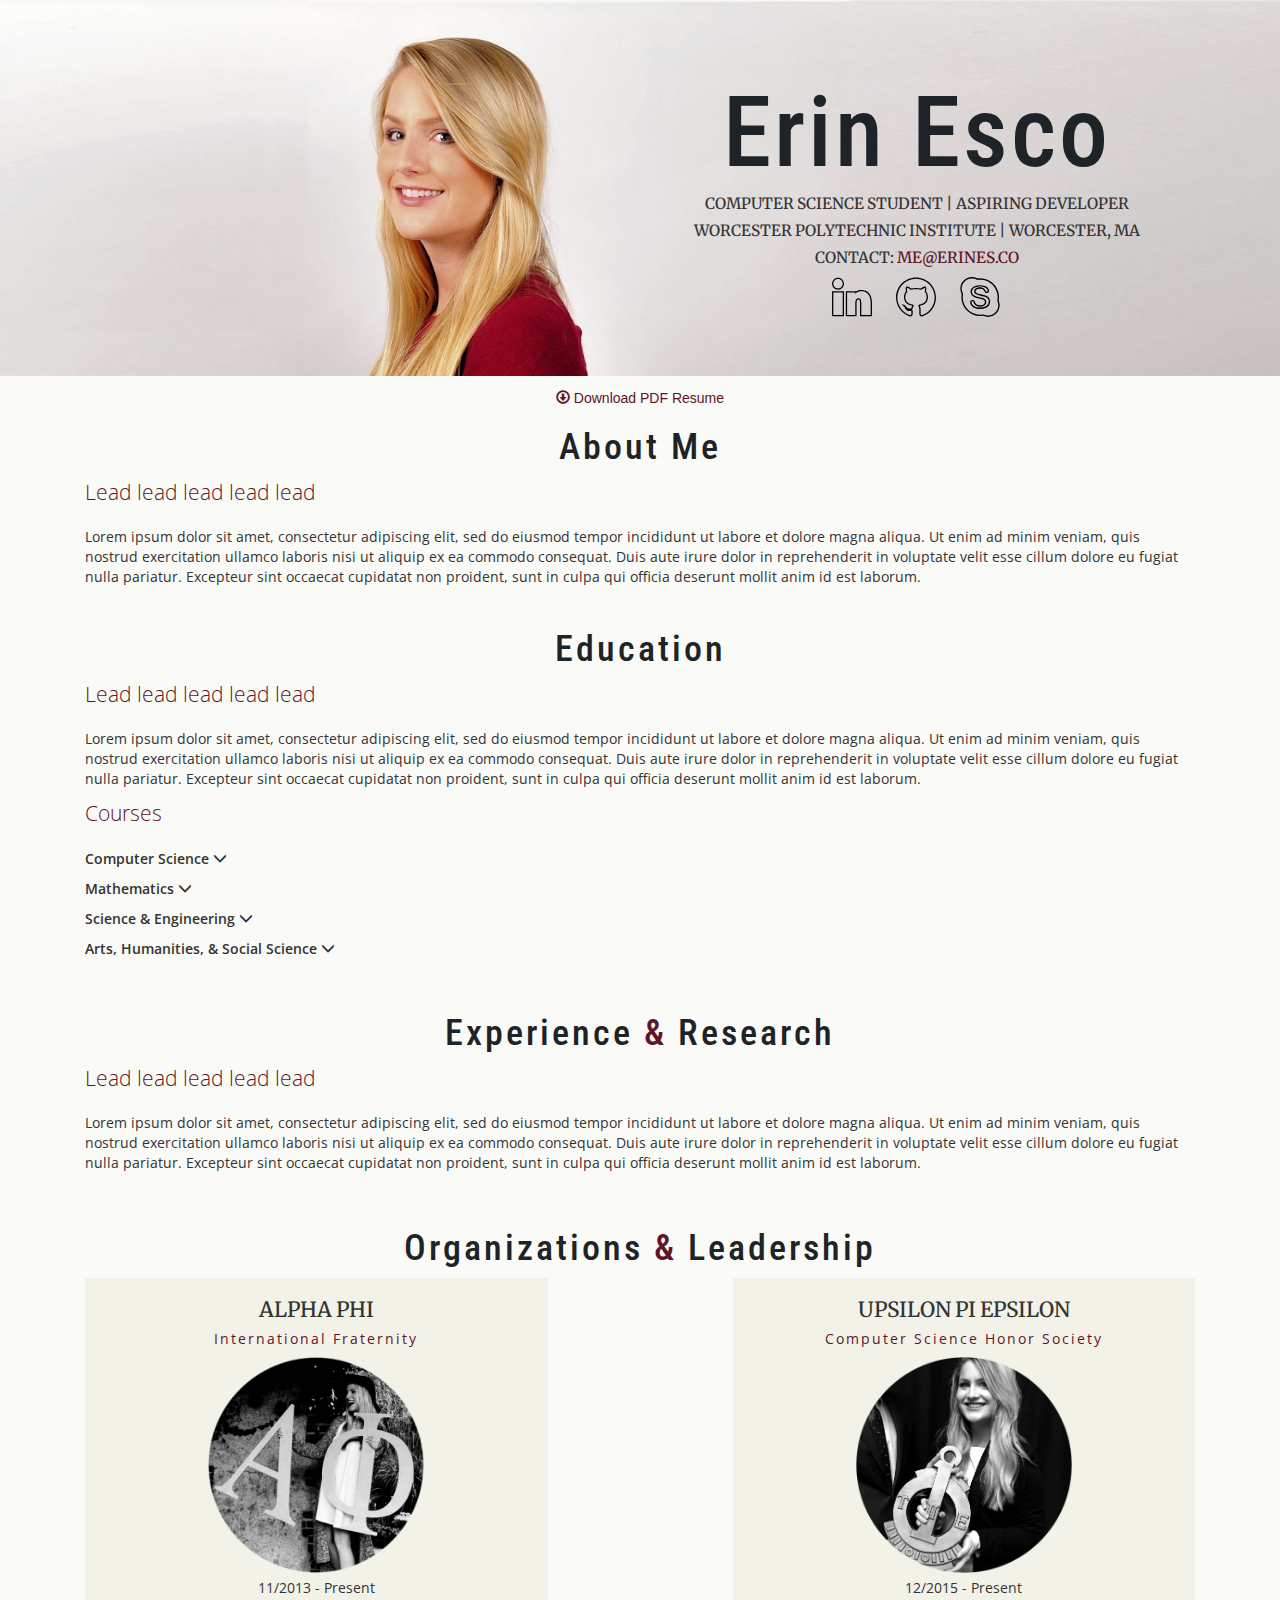
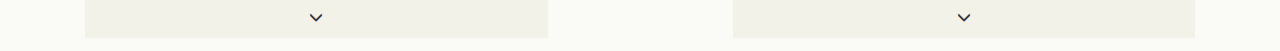
==== index.html @ e5fce7a4 "orgs" ====
<!DOCTYPE html><html lang="en"><head>  <meta charset="utf-8">  <meta http-equiv="X-UA-Compatible" content="IE=edge">  <meta name="viewport" content="width=device-width, initial-scale=1">  <link rel="shortcut icon" href="favicon.ico" >  <!-- The above 3 meta tags *must* come first in the head; any other head content must come *after* these tags -->  <title>Erin Esco</title>  <!-- Bootstrap -->  <link href="css/bootstrap.min.css" rel="stylesheet">  <link href="css/main.css" rel="stylesheet">  <!-- Fonts -->  <link href='https://fonts.googleapis.com/css?family=Roboto+Condensed:300' rel='stylesheet' type='text/css'>  <link href='https://fonts.googleapis.com/css?family=Merriweather' rel='stylesheet' type='text/css'>  <link href='https://fonts.googleapis.com/css?family=Open+Sans:400,600' rel='stylesheet' type='text/css'>  <!--[if lt IE 9]>    <script src="https://oss.maxcdn.com/html5shiv/3.7.2/html5shiv.min.js"></script>    <script src="https://oss.maxcdn.com/respond/1.4.2/respond.min.js"></script>    <![endif]-->  </head>  <body>    <!-- Browser -->    <header class="imgheader">      <div class="container">        <div class="row">          <div class = "bannertxt col-md-offset-5 col-md-7 col-sm-offset-7 col-sm-5 col-xs-offset-7 col-xs-5">            <h1> Erin Esco </h1>            <h2> Computer Science Student  |  Aspiring Developer</h2>            <h2> Worcester Polytechnic Institute  |  Worcester, MA </h2>            <h2> Contact: <a class = "maroontxt" href="mailto:me@erines.co" target="_top">me@erines.co</a> </h2>            <div class="socialrow">              <span > <a href="https://www.linkedin.com/in/erin-esco-6ba09594"><img class = "socialicon" src="photos/linkedin_icon.svg" alt="Linkedin"/></a> <a href="https://github.com/epesco"><img class = "socialicon" src="photos/github_icon.svg" alt="Github"/></a> <a href="skype:erin.esco?chat"><img class = "socialicon" src="photos/skype_icon.svg" alt="Skype"/></a> </span>            </div>          </div>        </div>      </header>      <!-- Mobile-->      <img id="mobileprofileimg" src="photos/mobileprofile.png" alt="Profile photo">      <div id = "mobilebanner" class="bannertxt">        <h1> Erin Esco </h1>        <div class="socialrow">          <span > <a href="https://www.linkedin.com/in/erin-esco-6ba09594"><img class = "socialicon" src="photos/linkedin_icon.svg" alt="Linkedin"/></a> <a href="https://github.com/epesco"><img class = "socialicon" src="photos/github_icon.svg" alt="Github"/></a> <a href="skype:erin.esco?chat"><img class = "socialicon" src="photos/skype_icon.svg" alt="Skype"/></a> </span>        </div>        <hr/>      </div>      <div id="resume" class = "maroontxt">        <a href="ErinEscoResume.pdf"><span class="glyphicon glyphicon-download"></span> Download PDF Resume</a>      </div>      <!-- About -->      <div id = "about">        <div class="container">          <div id="row clearfix">            <div class="col-md-12">              <h1> About Me </h1>              <p class = "lead maroontxt"> Lead lead lead lead lead </p>              <p> Lorem ipsum dolor sit amet, consectetur adipiscing elit, sed do eiusmod tempor incididunt ut labore et dolore magna aliqua. Ut enim ad minim veniam, quis nostrud exercitation ullamco laboris nisi ut aliquip ex ea commodo consequat. Duis aute irure dolor in reprehenderit in voluptate velit esse cillum dolore eu fugiat nulla pariatur. Excepteur sint occaecat cupidatat non proident, sunt in culpa qui officia deserunt mollit anim id est laborum.</p>            </div>          </div>        </div>      </div>      <!-- Education -->      <div id = "education">        <div class="container">          <div id="row clearfix">            <div class="col-md-12">              <h1> Education </h1>              <p class = "lead maroontxt"> Lead lead lead lead lead </p>              <p> Lorem ipsum dolor sit amet, consectetur adipiscing elit, sed do eiusmod tempor incididunt ut labore et dolore magna aliqua. Ut enim ad minim veniam, quis nostrud exercitation ullamco laboris nisi ut aliquip ex ea commodo consequat. Duis aute irure dolor in reprehenderit in voluptate velit esse cillum dolore eu fugiat nulla pariatur. Excepteur sint occaecat cupidatat non proident, sunt in culpa qui officia deserunt mollit anim id est laborum.</p>              <p class="lead maroontxt"> Courses </p>              <p id = "showcs" class="ulheader"> Computer Science <span class="glyphicon glyphicon-menu-down"></span></p>              <ul id="cscourses">                <li> <span class="course"> CS110X</span> | Intro to Programming for Non-Majors </li>                <li> <span class="course"> CS2022</span> | Discrete Mathematics </li>                <li> <span class="course"> CS2102</span> | Object Oriented Design Concepts </li>                <li> <span class="course"> CS2301</span> | Systems Programming for Non-Majors </li>                <li> <span class="course"> CS3XXX</span> | Reproducible Research in Computational Science </li>                <li> <span class="course"> CS3013</span> | Operating Systems </li>                <li> <span class="course"> CS3431</span> | Database Systems I </li>                <li> <span class="course"> CS3733</span> | Software Engineering </li>                <li> <span class="course"> CS4241</span> | Webware: Computational Technology for Network Information Systems </li>              </ul>              <p id = "showmath" class="ulheader"> Mathematics <span class="glyphicon glyphicon-menu-down"></span></p>              <ul id="mathcourses">                <li> <span class="course"> MA1021</span> | Calculus I * </li>                <li> <span class="course"> MA1022</span> | Calculus II * </li>                <li> <span class="course"> MA1023</span> | Calculus III  </li>                <li> <span class="course"> MA1024</span> | Calculus IV </li>                <li> <span class="course"> MA2051</span> | Ordinary Differential Equations </li>                <li> <span class="course"> MA2621</span> | Probability for Applications </li>              </ul>              <p id = "showsci" class="ulheader"> Science & Engineering <span class="glyphicon glyphicon-menu-down"></span></p>              <ul id="scicourses">                <li> <span class="course"> BB1000</span> | Biology Elective * </li>                <li> <span class="course"> BB1002</span> | Environmental Biology </li>                <li> <span class="course"> BB2920</span> | Genetics </li>                <li> <span class="course"> BME2210</span> | Biomedical Signals, Instruments, & Measurements </li>                <li> <span class="course"> BME2211</span> | Biomedical Data Analysis </li>                <li> <span class="course"> BME2811</span> |  Introduction to Biomaterials & Tissue Engineering </li>                <li> <span class="course"> CH1010</span> | Molecularity * </li>                <li> <span class="course"> CH1010</span> | Forces and Bonding </li>                <li> <span class="course"> PH1110</span> | General Physics: Mechanics </li>                <li> <span class="course"> PH1120</span> | General Physics: Electricity & Magnetism </li>                <li> <span class="course"> ES3001</span> | Introduction to Thermodynamics</li>                <li> <span class="course"> ES3004</span> | Fluid Mechanics</li>                <li> <span class="course"> ECE2010</span> |  Introduction to Electrical & Computer Engineering</li>              </ul>              <p id = "showhum" class="ulheader"> Arts, Humanities, & Social Science <span class="glyphicon glyphicon-menu-down"></span></p>              <ul id="humcourses">                <li> <span class="course"> PSY1400</span> | Introduction to Psychological Science * </li>                <li> <span class="course"> EN1000</span> | English Language & Composition * </li>                <li> <span class="course"> EN1100</span> | English Literature & Composition * </li>                <li> <span class="course"> EN2242</span> | Popular Fiction: Reading in Installments </li>                <li> <span class="course"> PSY1401</span> | Cognitive Psychology </li>                <li> <span class="course"> AR1101</span> | Digital Imaging & Computer Art </li>                <li> <span class="course"> AR2101</span> | 3D Modeling I </li>                <li> <span class="course"> AR2202</span> | Figure Drawing </li>              </ul>            </div>          </div>        </div>      </div>      <!-- Experience & Research -->      <div id = "experience">        <div class="container">          <div id="row clearfix">            <div class="col-md-12">              <h1> Experience <span class="maroontxt">&</span> Research </h1>              <p class = "lead maroontxt"> Lead lead lead lead lead </p>              <p> Lorem ipsum dolor sit amet, consectetur adipiscing elit, sed do eiusmod tempor incididunt ut labore et dolore magna aliqua. Ut enim ad minim veniam, quis nostrud exercitation ullamco laboris nisi ut aliquip ex ea commodo consequat. Duis aute irure dolor in reprehenderit in voluptate velit esse cillum dolore eu fugiat nulla pariatur. Excepteur sint occaecat cupidatat non proident, sunt in culpa qui officia deserunt mollit anim id est laborum.</p>            </div>          </div>        </div>      </div>      <!-- Organizaitons & Leadership -->      <div id = "experience">        <div class="container">          <div id="row clearfix">            <div class="col-md-12">              <h1> Organizations <span class="maroontxt">&</span> Leadership </h1>              <div class="orgs col-md-5 col-xs-12 col-sm-12"> <h2> Alpha Phi </h2>                <h3 class="maroontxt"> International Fraternity </h3>                <img class="orgphoto" src="photos/aphi.png"/>                <p style="text-align: center; margin-top: 5px;"> 11/2013 - Present</p>                <div id="aphiinfo">                  <p><b>President</b> | 01/2016-Present</p>                  <p><b>VP of Membership Recruitment</b> | 01/2015-01/2016</p>                  <p> Attended the Undergraduate Interfraternity Institute.</p>                </div>                <p id="showaphi" style="text-align: center;"> <span class="glyphicon glyphicon-menu-down"></span></p>              </div>              <div class="col-md-2 hidden-xs hidden-sm"></div>              <div style="height: 10px;" class="col-xs-12 hidden-lg hidden-md"></div>              <div class="orgs col-md-5 col-xs-12 col-sm-12"> <h2> Upsilon Pi Epsilon </h2>                <h3 class="maroontxt"> Computer Science Honor Society </h3>                <img class="orgphoto" src="photos/upe.png"/>                <p style="text-align: center; margin-top: 5px;"> 12/2015 - Present</p>                <div id="upeinfo"><p> Initiated December 2015. </p></div>                <p id="showupe" style="text-align: center;"> <span class="glyphicon glyphicon-menu-down"></span></p>              </div>            </div>          </div>        </div>      </div>      <!-- jQuery (necessary for Bootstrap's JavaScript plugins) -->      <script src="https://ajax.googleapis.com/ajax/libs/jquery/1.11.3/jquery.min.js"></script>      <!-- Include all compiled plugins (below), or include individual files as needed -->      <script src="js/bootstrap.min.js"></script>      <script src="js/main-js.js"></script>    </body>    </html>
---- css/main.css ----
body{
  background-color: rgba(221,220,197,0.15);
}
hr {
    border: none;
    height: 1px;
    background-color: #1D2326;
    width: 70%;
}
#containerbanner{
  z-index: 0;
  overflow: hidden;
  height: auto;
}

.imgheader{
  background-color: #808080;
background: no-repeat center center;
background-attachment: scroll;
-webkit-background-size: cover;
-moz-background-size: cover;
background-size: cover;
-o-background-size: cover;
background-image: url('../photos/profile.jpg');
}
#mobilebanner{
  display: none;
  margin-bottom: 0px;
}
#mobileprofileimg{
  display: none;
  margin: 0 auto;
  margin-top: 5%;
}
.maroontxt, a:hover, li:hover, #resume > a{
  color: #611427;
}

#cscourses, #mathcourses, #humcourses, #scicourses{
  display:none;
}
#resume{
  text-align: center;
  font-weight: 400;
  padding-top: 1%;
}
.orgs{
  background-color: rgba(221,220,197,0.25);
}
.bannertxt{
  padding-left: 7%;
  margin-top:5%;
  margin-bottom: 5%;
}
.socialicon{
  height:40px;
  width: 40px;
  margin-left: 10px;
  margin-right: 10px;
}
.socialrow{
  margin: 0 auto;
  display: block;
  width: 190px;
}
#about{
  display: block;
  clear: both;
  position: relative;

/*  border-top: solid;
  border-color: #1D2326;
  border-width: 15px;*/
}
#education{
  display: block;
  clear: both;
  position: relative;
  padding: 1%;

}
#experience{
  display: block;
  clear: both;
  position: relative;
  padding: 1%;
}
#about > h1 {
  font-size: 5em;
}

.clearfix{
  overflow: auto;
}
.banner{
  z-index: 2;
  min-width: 100% !important;
  height:40%;
  left:0;
  right:0;
  position: absolute;

}
body{
  margin: 0 !important;
  padding: 0 !important;
}
.bannertxt > h1 {
  font-size: 7em;
}
h1{
  font-family: 'Roboto Condensed';
  color: #1D2326;
  text-align: center;
  letter-spacing: 3px;
}

h2{
  font-family: 'Merriweather', serif;
    text-transform: uppercase;
      text-align: center;
      word-spacing: -1px !important;
}
h3{
  font-family: 'Open Sans', sans-serif;
  font-weight: 400;
  letter-spacing: 2px;
  font-size: 1em;
  margin-top: 10px;
  text-align: center;
}
#upeinfo, #aphiinfo{
  text-align: center;
  display: none;
}
.orgphoto{
  width: 50%;
  margin-left: 25%;
  height: auto;
}
.bannertxt > h2{
  margin-top: 0px !important;

  font-size: 1.1em;

}
.orgs > h2{
  font-size: 1.5em;
}

p, li{
  font-family: 'Open Sans', sans-serif;
  font-weight: 400;
}

.ulheader, .course, b{
  font-weight: 600;
}
ul{
  list-style: none;
  text-transform: uppercase;
}
.text-left{
  text-align: left !important;
}
.text-right{
  text-align: right !important;
}
/* Phones */

/* Portrait */
@media only screen and (max-width: 767px) {
    .bannertxt > h1{ font-size: 2em;}
    .bannertxt > h2{ font-size: 0.5em;}
    #profile{width: 110% !important;}
    .bannertxt{  padding-left: 0%;  }
}

@media only screen and (max-width: 767px) and (orientation: portrait) {
  .imgheader{display: none;}
  .bannertxt{  padding-left: 0%;  }
  .bannertxt > h1{ font-size: 3em; text-align: center;}
  #mobilebanner{ display:block;}
  #mobileprofileimg{ display: block; }

}
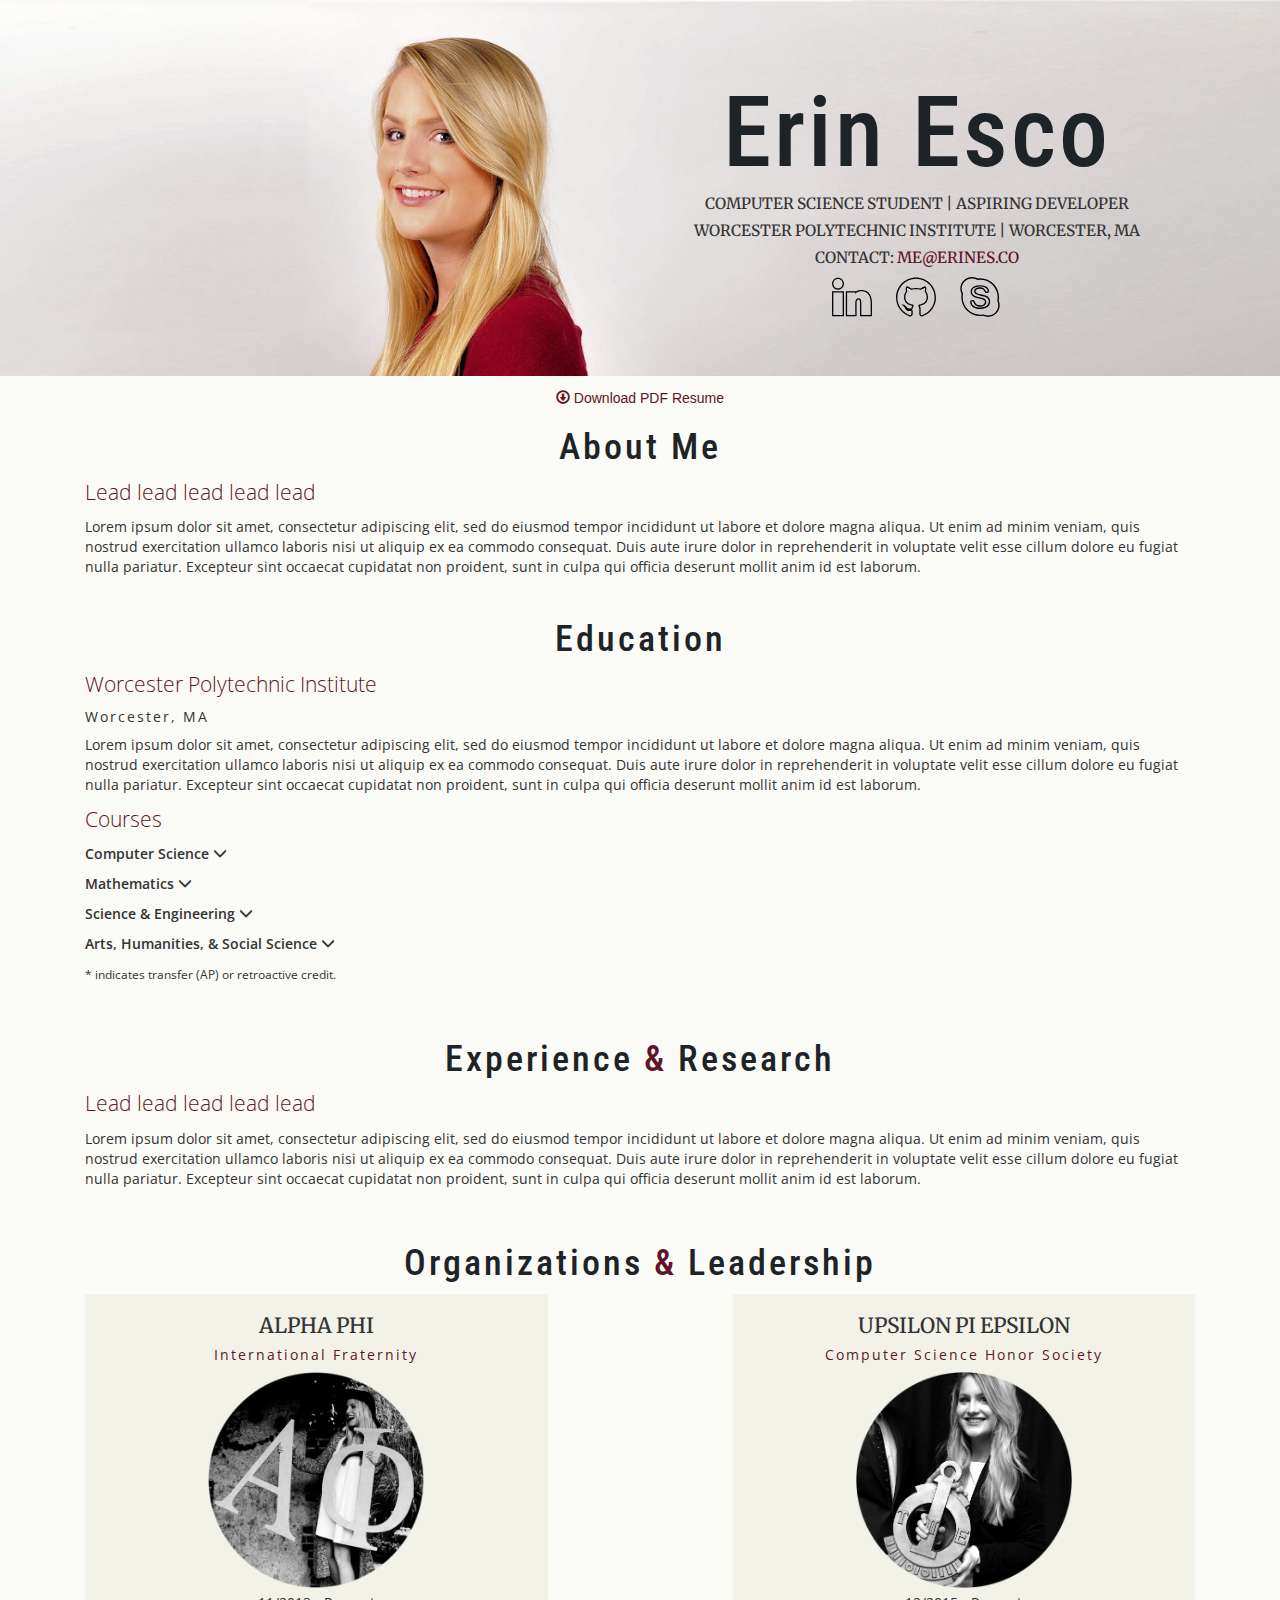
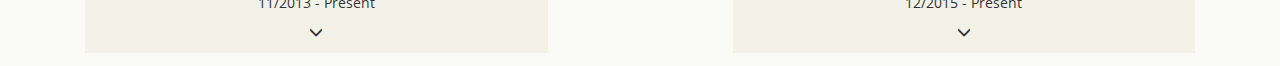
==== commit 86366011: "education" ====
--- a/index.html
+++ b/index.html
@@ -67,7 +67,8 @@
           <div id="row clearfix">             <div class="col-md-12">               <h1> Education </h1>-              <p class = "lead maroontxt"> Lead lead lead lead lead </p>+              <p class = "lead maroontxt"> Worcester Polytechnic Institute </p>+              <h3 class="text-left"> Worcester, MA</h3>               <p> Lorem ipsum dolor sit amet, consectetur adipiscing elit, sed do eiusmod tempor incididunt ut labore et dolore magna aliqua. Ut enim ad minim veniam, quis nostrud exercitation ullamco laboris nisi ut aliquip ex ea commodo consequat. Duis aute irure dolor in reprehenderit in voluptate velit esse cillum dolore eu fugiat nulla pariatur. Excepteur sint occaecat cupidatat non proident, sunt in culpa qui officia deserunt mollit anim id est laborum.</p>               <p class="lead maroontxt"> Courses </p>               <p id = "showcs" class="ulheader"> Computer Science <span class="glyphicon glyphicon-menu-down"></span></p>@@ -118,7 +119,7 @@
                 <li> <span class="course"> AR2101</span> | 3D Modeling I </li>                 <li> <span class="course"> AR2202</span> | Figure Drawing </li>               </ul>-+              <p><small>* indicates transfer (AP) or retroactive credit.</small></p>              </div>           </div>--- a/css/main.css
+++ b/css/main.css
@@ -133,6 +133,9 @@
   text-align: center;
   display: none;
 }
+.lead{
+  margin-bottom: 10px;
+}
 .orgphoto{
   width: 50%;
   margin-left: 25%;
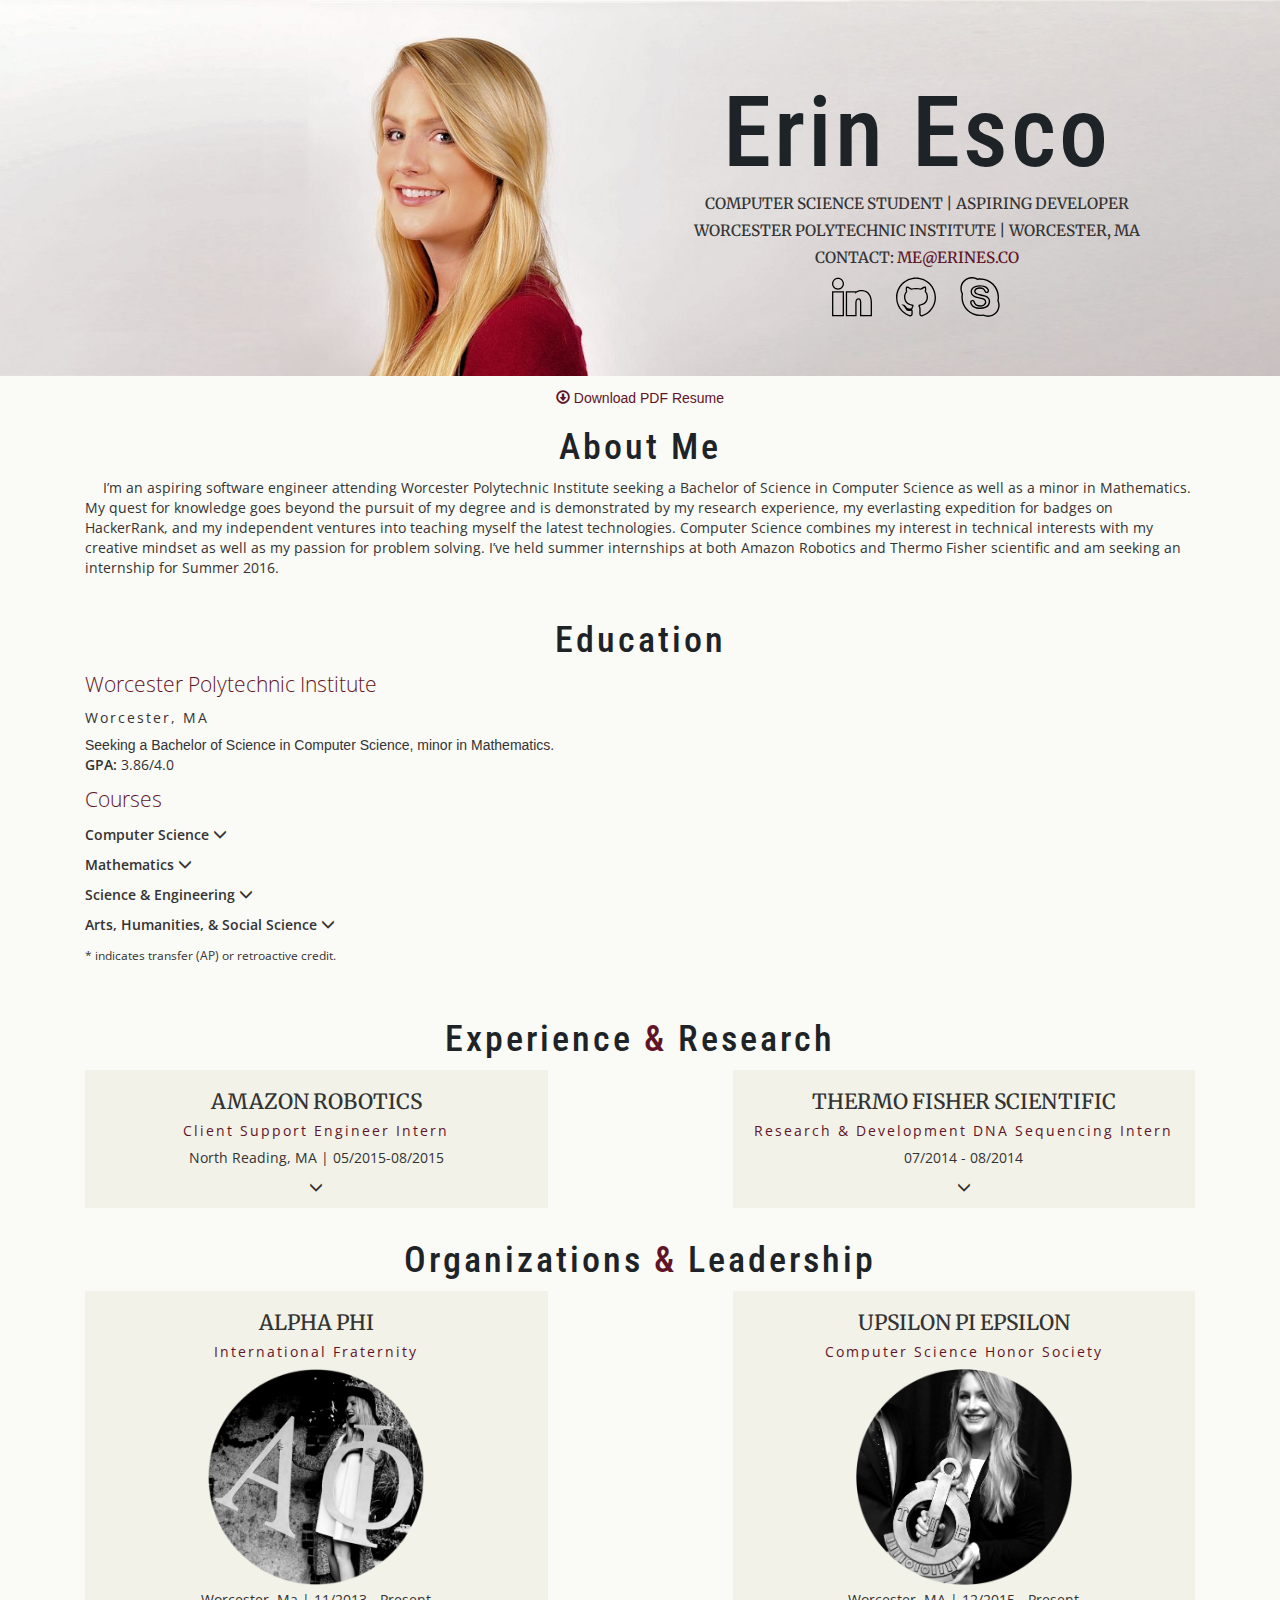
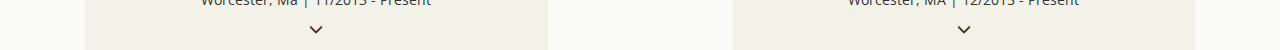
==== commit 7c2c6cf0: "update" ====
--- a/index.html
+++ b/index.html
@@ -55,8 +55,7 @@
           <div id="row clearfix">             <div class="col-md-12">               <h1> About Me </h1>-              <p class = "lead maroontxt"> Lead lead lead lead lead </p>-              <p> Lorem ipsum dolor sit amet, consectetur adipiscing elit, sed do eiusmod tempor incididunt ut labore et dolore magna aliqua. Ut enim ad minim veniam, quis nostrud exercitation ullamco laboris nisi ut aliquip ex ea commodo consequat. Duis aute irure dolor in reprehenderit in voluptate velit esse cillum dolore eu fugiat nulla pariatur. Excepteur sint occaecat cupidatat non proident, sunt in culpa qui officia deserunt mollit anim id est laborum.</p>+              <p>&emsp; I’m an aspiring software engineer attending Worcester Polytechnic Institute seeking a Bachelor of Science in Computer Science as well as a minor in Mathematics. My quest for knowledge goes beyond the pursuit of my degree and is demonstrated by my research experience, my everlasting expedition for badges on HackerRank, and my independent ventures into teaching myself the latest technologies. Computer Science  combines my interest in technical interests with  my creative mindset as well as my passion for problem solving. I’ve held summer internships at both Amazon Robotics and Thermo Fisher scientific and am seeking an internship for Summer 2016. </p>             </div>           </div>         </div>@@ -69,9 +68,10 @@
               <h1> Education </h1>               <p class = "lead maroontxt"> Worcester Polytechnic Institute </p>               <h3 class="text-left"> Worcester, MA</h3>-              <p> Lorem ipsum dolor sit amet, consectetur adipiscing elit, sed do eiusmod tempor incididunt ut labore et dolore magna aliqua. Ut enim ad minim veniam, quis nostrud exercitation ullamco laboris nisi ut aliquip ex ea commodo consequat. Duis aute irure dolor in reprehenderit in voluptate velit esse cillum dolore eu fugiat nulla pariatur. Excepteur sint occaecat cupidatat non proident, sunt in culpa qui officia deserunt mollit anim id est laborum.</p>+              Seeking a Bachelor of Science in Computer Science, minor in Mathematics.+              <p> <b> GPA:</b> 3.86/4.0</p>               <p class="lead maroontxt"> Courses </p>-              <p id = "showcs" class="ulheader"> Computer Science <span class="glyphicon glyphicon-menu-down"></span></p>+              <p class="ulheader"> Computer Science <span id = "showcs" class="glyphicon glyphicon-menu-down"></span></p>               <ul id="cscourses">                 <li> <span class="course"> CS110X</span> | Intro to Programming for Non-Majors </li>                 <li> <span class="course"> CS2022</span> | Discrete Mathematics </li>@@ -83,7 +83,7 @@
                 <li> <span class="course"> CS3733</span> | Software Engineering </li>                 <li> <span class="course"> CS4241</span> | Webware: Computational Technology for Network Information Systems </li>               </ul>-              <p id = "showmath" class="ulheader"> Mathematics <span class="glyphicon glyphicon-menu-down"></span></p>+              <p class="ulheader"> Mathematics <span id = "showmath" class="glyphicon glyphicon-menu-down"></span></p>               <ul id="mathcourses">                 <li> <span class="course"> MA1021</span> | Calculus I * </li>                 <li> <span class="course"> MA1022</span> | Calculus II * </li>@@ -92,7 +92,7 @@
                 <li> <span class="course"> MA2051</span> | Ordinary Differential Equations </li>                 <li> <span class="course"> MA2621</span> | Probability for Applications </li>               </ul>-              <p id = "showsci" class="ulheader"> Science & Engineering <span class="glyphicon glyphicon-menu-down"></span></p>+              <p class="ulheader"> Science & Engineering <span id = "showsci" class="glyphicon glyphicon-menu-down"></span></p>               <ul id="scicourses">                 <li> <span class="course"> BB1000</span> | Biology Elective * </li>                 <li> <span class="course"> BB1002</span> | Environmental Biology </li>@@ -108,7 +108,7 @@
                 <li> <span class="course"> ES3004</span> | Fluid Mechanics</li>                 <li> <span class="course"> ECE2010</span> |  Introduction to Electrical & Computer Engineering</li>               </ul>-              <p id = "showhum" class="ulheader"> Arts, Humanities, & Social Science <span class="glyphicon glyphicon-menu-down"></span></p>+              <p class="ulheader"> Arts, Humanities, & Social Science <span id = "showhum" class="glyphicon glyphicon-menu-down"></span></p>               <ul id="humcourses">                 <li> <span class="course"> PSY1400</span> | Introduction to Psychological Science * </li>                 <li> <span class="course"> EN1000</span> | English Language & Composition * </li>@@ -131,14 +131,31 @@
           <div id="row clearfix">             <div class="col-md-12">               <h1> Experience <span class="maroontxt">&</span> Research </h1>-              <p class = "lead maroontxt"> Lead lead lead lead lead </p>-              <p> Lorem ipsum dolor sit amet, consectetur adipiscing elit, sed do eiusmod tempor incididunt ut labore et dolore magna aliqua. Ut enim ad minim veniam, quis nostrud exercitation ullamco laboris nisi ut aliquip ex ea commodo consequat. Duis aute irure dolor in reprehenderit in voluptate velit esse cillum dolore eu fugiat nulla pariatur. Excepteur sint occaecat cupidatat non proident, sunt in culpa qui officia deserunt mollit anim id est laborum.</p>+              <div class="jobs col-md-5 col-xs-12 col-sm-12"> <h2> Amazon Robotics </h2>+                <h3 class="maroontxt"> Client Support Engineer Intern </h3>+                <p style="text-align: center; margin-top: 5px;">North Reading, MA | 05/2015-08/2015</p>+                <div id="arinfo">+                  <p>&emsp;Tested, deployed shell scripts to automate maintenance tasks resulting in a projected fifteen percent decrease in tickets assigned to the support team. Created a dashboard by utilizing an alternative data pipeline and developing a front end to instantaneously display client data to allow for a projected decrease of eight hours of engineers' time per week.</p>+                </div>+              <p id="showar" style="text-align: center;"> <span class="glyphicon glyphicon-menu-down"></span></p>+              </div>+              <div class="col-md-2 hidden-xs hidden-sm"></div>+              <div style="height: 10px;" class="col-xs-12 hidden-lg hidden-md"></div>+              <div class="jobs col-md-5 col-xs-12 col-sm-12"> <h2> Thermo Fisher Scientific </h2>+                <h3 class="maroontxt"> Research & Development DNA Sequencing Intern </h3>+                <p style="text-align: center; margin-top: 5px;"> 07/2014 - 08/2014</p>+                <div id="tfsinfo">+                <p>&emsp;Worked extensively with DNA sequencing technology, from laboratory work to signal processing, to develop efficient and accurate analysis methods and scripts. Used MATLAB and knowledge of laboratory and machine procedures, requiring comprehensive understanding, to extract insightful data and produce informative data structures. Presented final conclusions and recommended direction to company.</p>+              </div>+                <p id="showtfs" style="text-align: center;"> <span class="glyphicon glyphicon-menu-down"></span></p>+              </div>+             </div>           </div>         </div>       </div>       <!-- Organizaitons & Leadership -->-      <div id = "experience">+      <div id = "organizations">         <div class="container">           <div id="row clearfix">             <div class="col-md-12">@@ -147,11 +164,11 @@
                 <h3 class="maroontxt"> International Fraternity </h3>                  <img class="orgphoto" src="photos/aphi.png"/>-                <p style="text-align: center; margin-top: 5px;"> 11/2013 - Present</p>+                <p style="text-align: center; margin-top: 5px;">Worcester, Ma | 11/2013 - Present</p>                 <div id="aphiinfo">                   <p><b>President</b> | 01/2016-Present</p>                   <p><b>VP of Membership Recruitment</b> | 01/2015-01/2016</p>-                  <p> Attended the Undergraduate Interfraternity Institute.</p>+                  <p> Attended the Undergraduate Interfraternity Institute, Alpha Phi Eastern Leadership Conference, and Greek Leaders Institute.</p>                 </div>                  <p id="showaphi" style="text-align: center;"> <span class="glyphicon glyphicon-menu-down"></span></p>@@ -161,7 +178,7 @@
               <div class="orgs col-md-5 col-xs-12 col-sm-12"> <h2> Upsilon Pi Epsilon </h2>                 <h3 class="maroontxt"> Computer Science Honor Society </h3>                 <img class="orgphoto" src="photos/upe.png"/>-                <p style="text-align: center; margin-top: 5px;"> 12/2015 - Present</p>+                <p style="text-align: center; margin-top: 5px;"> Worcester, MA | 12/2015 - Present</p>                 <div id="upeinfo"><p> Initiated December 2015. </p></div>                 <p id="showupe" style="text-align: center;"> <span class="glyphicon glyphicon-menu-down"></span></p>               </div>--- a/css/main.css
+++ b/css/main.css
@@ -44,7 +44,7 @@
   font-weight: 400;
   padding-top: 1%;
 }
-.orgs{
+.orgs, .jobs{
   background-color: rgba(221,220,197,0.25);
 }
 .bannertxt{
@@ -129,10 +129,14 @@
   margin-top: 10px;
   text-align: center;
 }
-#upeinfo, #aphiinfo{
+#upeinfo, #aphiinfo, #jobinfo{
   text-align: center;
   display: none;
 }
+#arinfo, #tfsinfo{
+  display: none;
+}
+
 .lead{
   margin-bottom: 10px;
 }
@@ -147,7 +151,7 @@
   font-size: 1.1em;
 
 }
-.orgs > h2{
+.orgs > h2, .jobs > h2{
   font-size: 1.5em;
 }
 
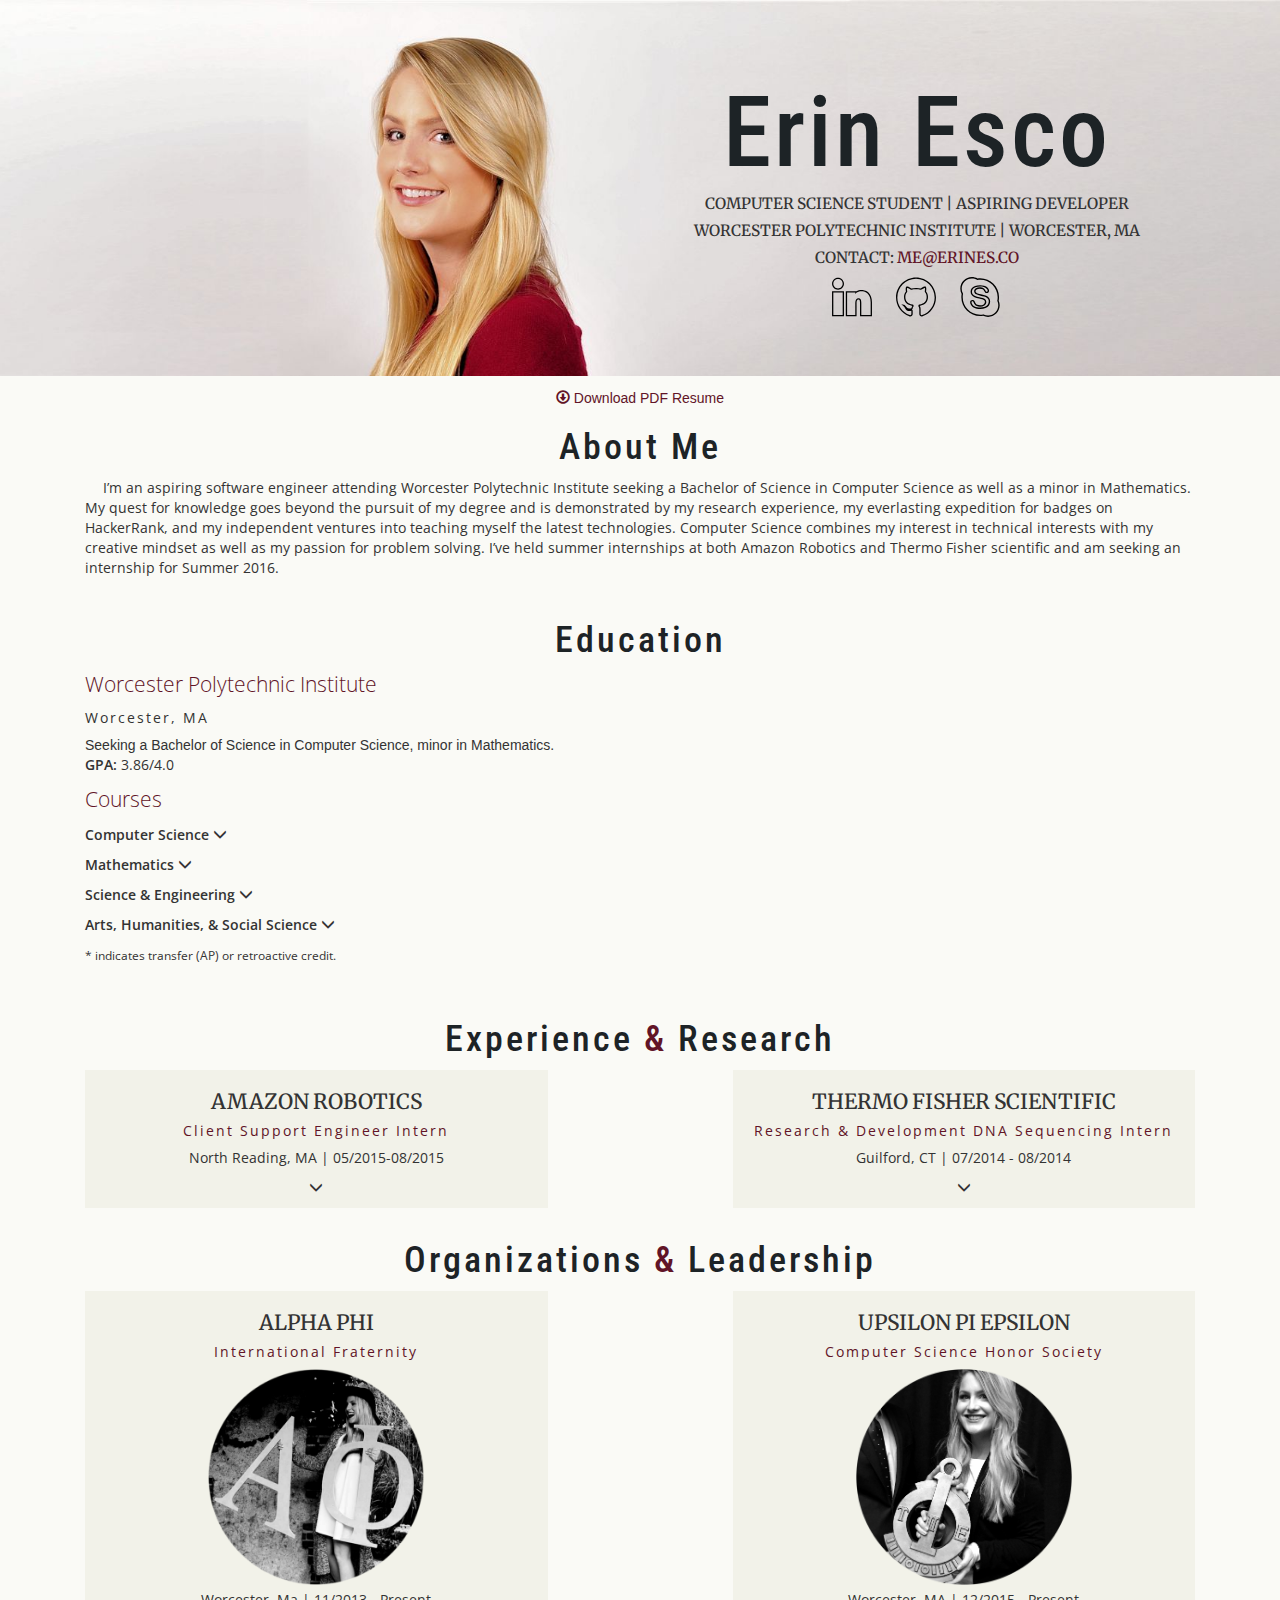
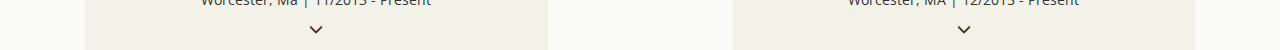
==== commit f583ede2: "locaiton - thermo" ====
--- a/index.html
+++ b/index.html
@@ -143,7 +143,7 @@
               <div style="height: 10px;" class="col-xs-12 hidden-lg hidden-md"></div>               <div class="jobs col-md-5 col-xs-12 col-sm-12"> <h2> Thermo Fisher Scientific </h2>                 <h3 class="maroontxt"> Research & Development DNA Sequencing Intern </h3>-                <p style="text-align: center; margin-top: 5px;"> 07/2014 - 08/2014</p>+                <p style="text-align: center; margin-top: 5px;">Guilford, CT | 07/2014 - 08/2014</p>                 <div id="tfsinfo">                 <p>&emsp;Worked extensively with DNA sequencing technology, from laboratory work to signal processing, to develop efficient and accurate analysis methods and scripts. Used MATLAB and knowledge of laboratory and machine procedures, requiring comprehensive understanding, to extract insightful data and produce informative data structures. Presented final conclusions and recommended direction to company.</p>               </div>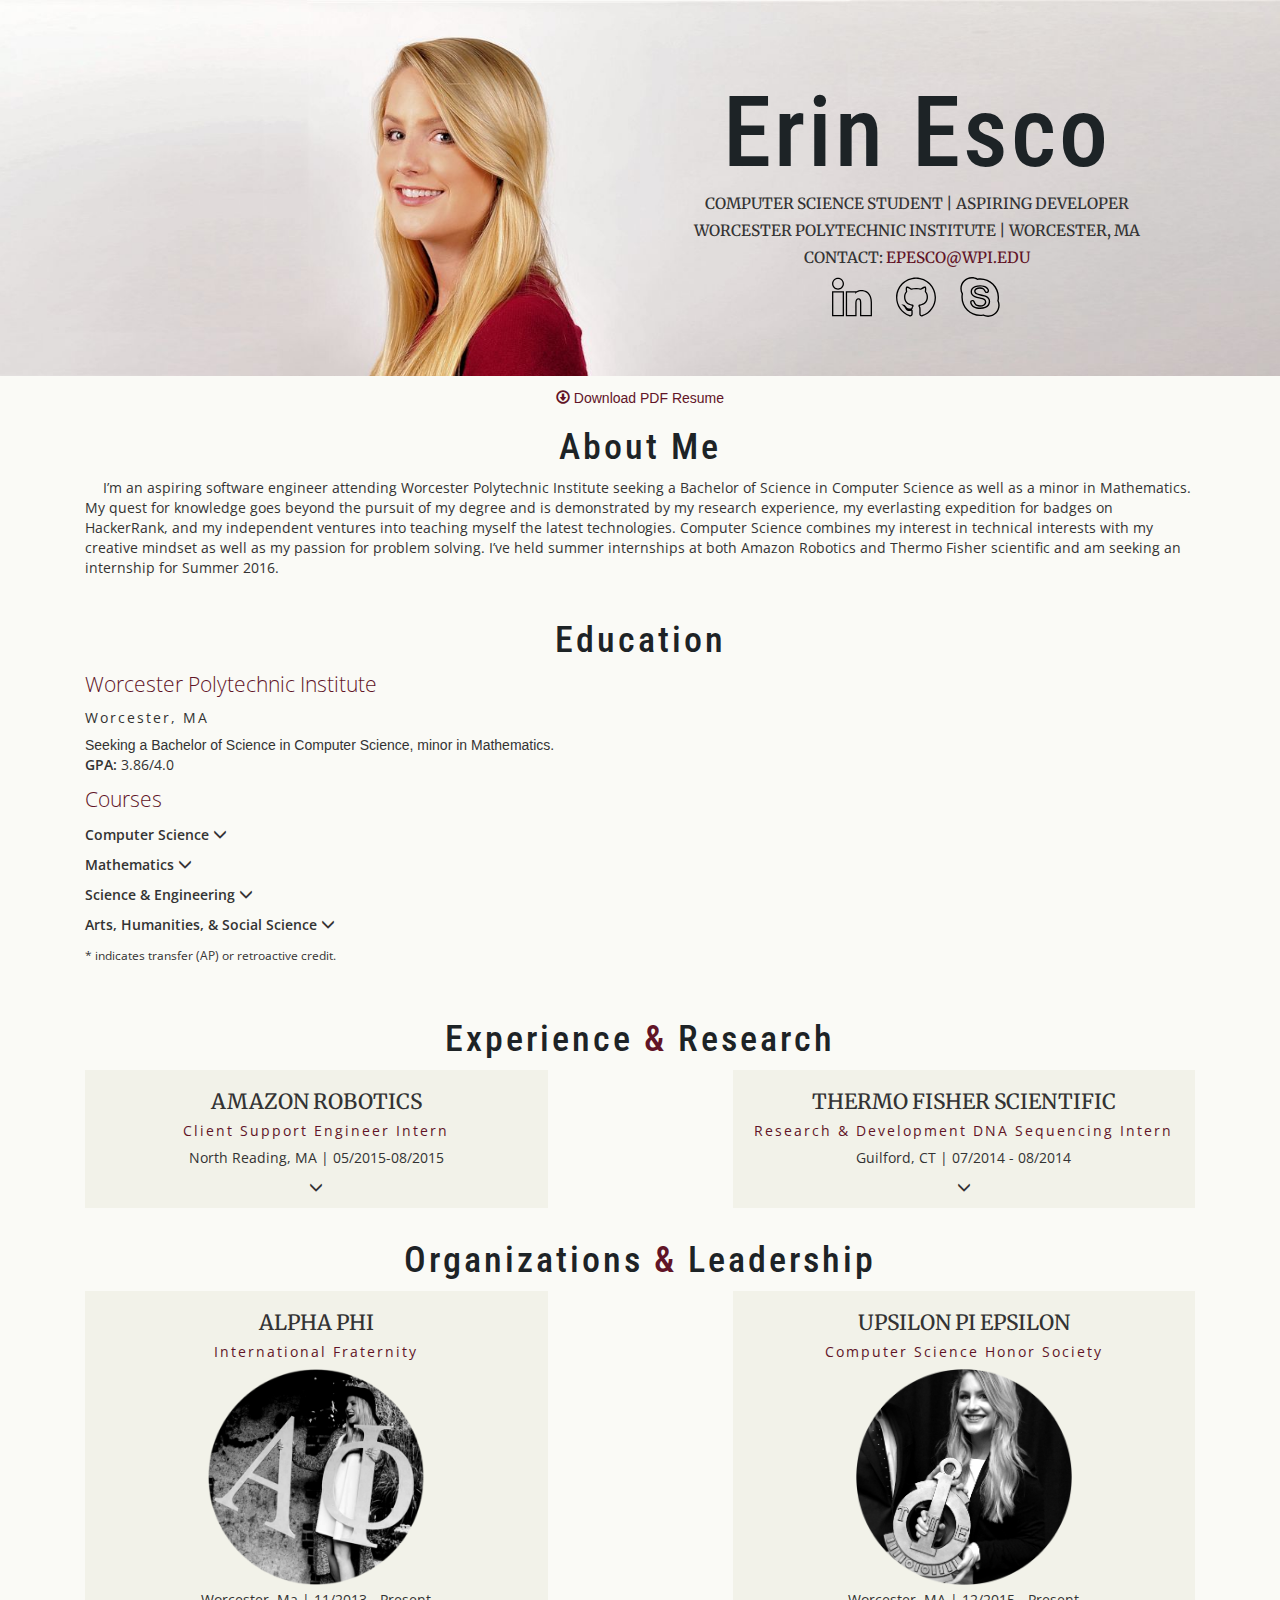
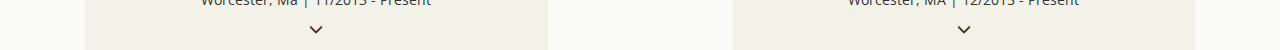
==== commit 0cb3b325: "email" ====
--- a/index.html
+++ b/index.html
@@ -28,7 +28,7 @@
             <h1> Erin Esco </h1>             <h2> Computer Science Student  |  Aspiring Developer</h2>             <h2> Worcester Polytechnic Institute  |  Worcester, MA </h2>-            <h2> Contact: <a class = "maroontxt" href="mailto:me@erines.co" target="_top">me@erines.co</a> </h2>+            <h2> Contact: <a class = "maroontxt" href="mailto:epesco@wpi.edu" target="_top">epesco@wpi.edu</a> </h2>             <div class="socialrow">               <span > <a href="https://www.linkedin.com/in/erin-esco-6ba09594"><img class = "socialicon" src="photos/linkedin_icon.svg" alt="Linkedin"/></a> <a href="https://github.com/epesco"><img class = "socialicon" src="photos/github_icon.svg" alt="Github"/></a> <a href="skype:erin.esco?chat"><img class = "socialicon" src="photos/skype_icon.svg" alt="Skype"/></a> </span>             </div>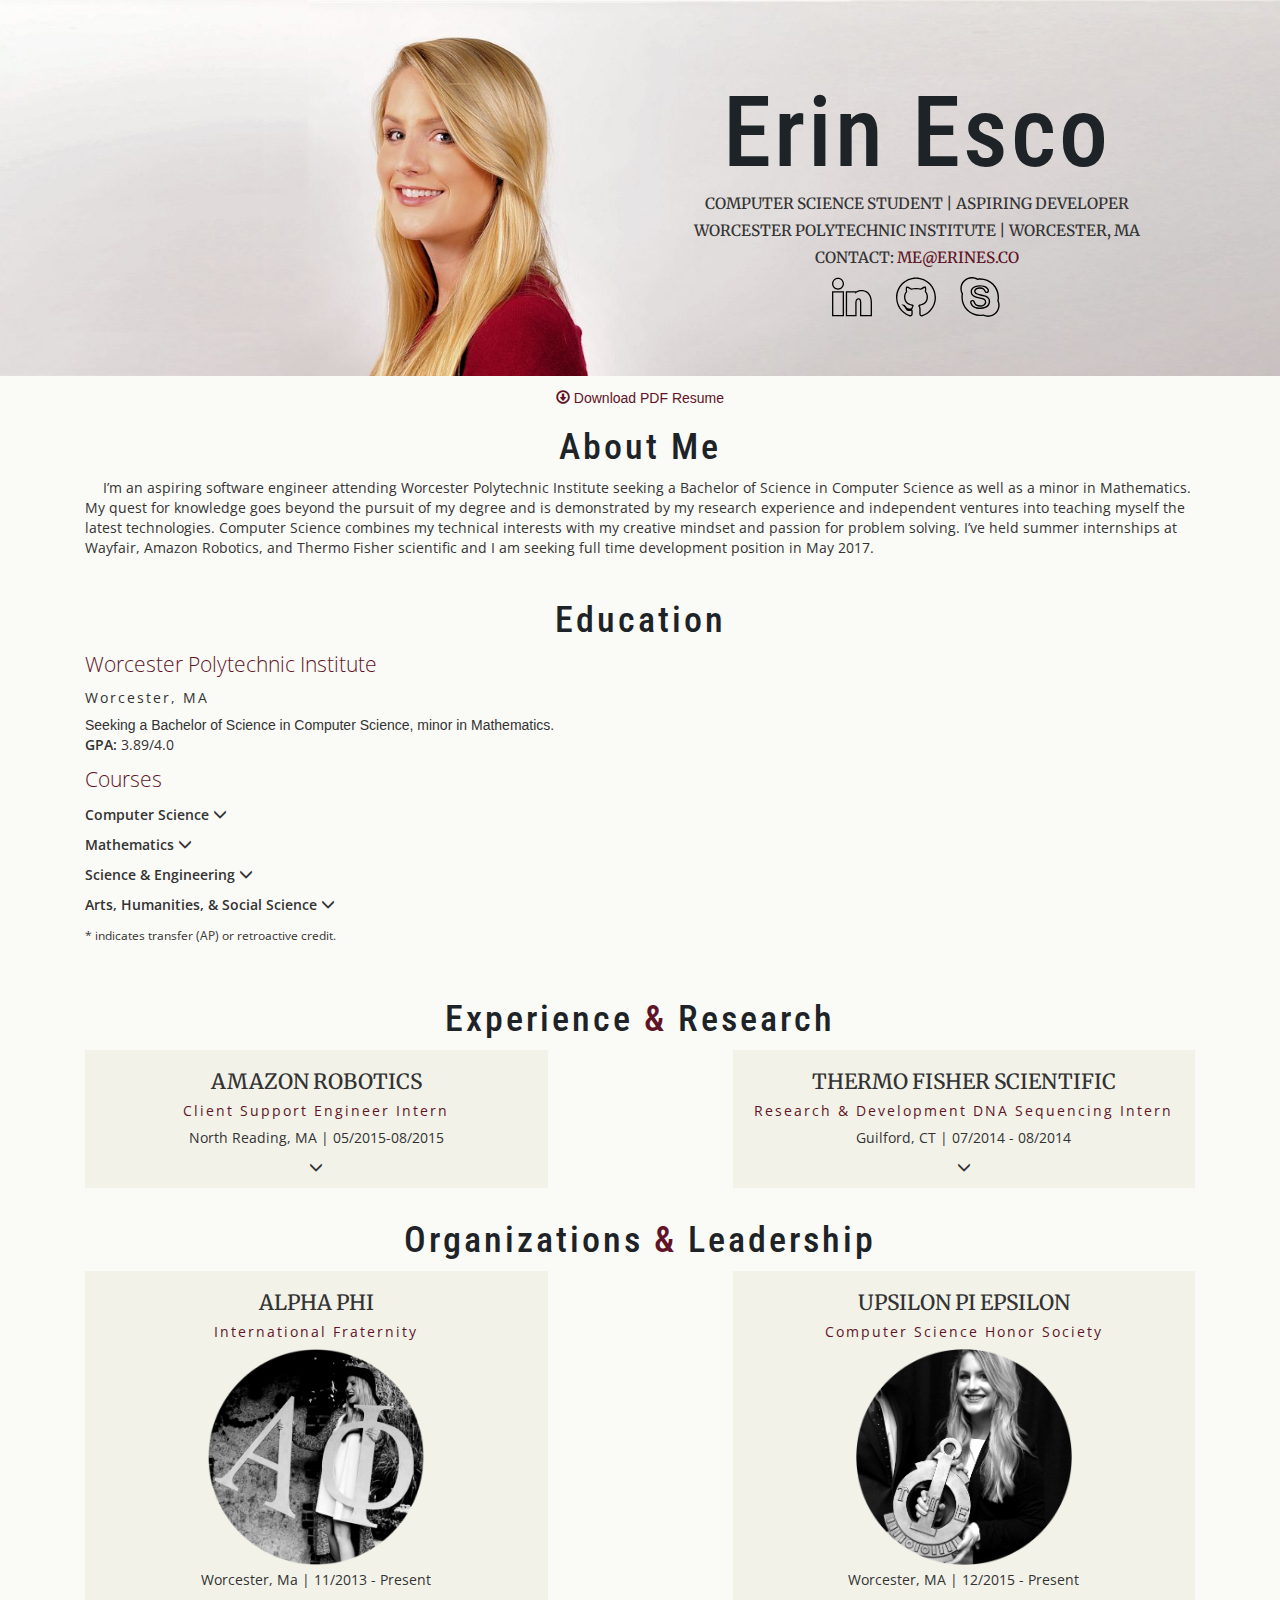
==== commit 92c5e01e: "More specific job" ====
--- a/index.html
+++ b/index.html
@@ -28,7 +28,7 @@
             <h1> Erin Esco </h1>             <h2> Computer Science Student  |  Aspiring Developer</h2>             <h2> Worcester Polytechnic Institute  |  Worcester, MA </h2>-            <h2> Contact: <a class = "maroontxt" href="mailto:epesco@wpi.edu" target="_top">epesco@wpi.edu</a> </h2>+            <h2> Contact: <a class = "maroontxt" href="mailto:me@erines.co" target="_top">me@erines.co</a> </h2>             <div class="socialrow">               <span > <a href="https://www.linkedin.com/in/erin-esco-6ba09594"><img class = "socialicon" src="photos/linkedin_icon.svg" alt="Linkedin"/></a> <a href="https://github.com/epesco"><img class = "socialicon" src="photos/github_icon.svg" alt="Github"/></a> <a href="skype:erin.esco?chat"><img class = "socialicon" src="photos/skype_icon.svg" alt="Skype"/></a> </span>             </div>@@ -55,7 +55,7 @@
           <div id="row clearfix">             <div class="col-md-12">               <h1> About Me </h1>-              <p>&emsp; I’m an aspiring software engineer attending Worcester Polytechnic Institute seeking a Bachelor of Science in Computer Science as well as a minor in Mathematics. My quest for knowledge goes beyond the pursuit of my degree and is demonstrated by my research experience, my everlasting expedition for badges on HackerRank, and my independent ventures into teaching myself the latest technologies. Computer Science  combines my interest in technical interests with  my creative mindset as well as my passion for problem solving. I’ve held summer internships at both Amazon Robotics and Thermo Fisher scientific and am seeking an internship for Summer 2016. </p>+              <p>&emsp; I’m an aspiring software engineer attending Worcester Polytechnic Institute seeking a Bachelor of Science in Computer Science as well as a minor in Mathematics. My quest for knowledge goes beyond the pursuit of my degree and is demonstrated by my research experience and independent ventures into teaching myself the latest technologies. Computer Science combines my technical interests with my creative mindset and passion for problem solving. I’ve held summer internships at Wayfair, Amazon Robotics, and Thermo Fisher scientific and I am seeking full time development position in May 2017. </p>             </div>           </div>         </div>@@ -69,7 +69,7 @@
               <p class = "lead maroontxt"> Worcester Polytechnic Institute </p>               <h3 class="text-left"> Worcester, MA</h3>               Seeking a Bachelor of Science in Computer Science, minor in Mathematics.-              <p> <b> GPA:</b> 3.86/4.0</p>+              <p> <b> GPA:</b> 3.89/4.0</p>               <p class="lead maroontxt"> Courses </p>               <p class="ulheader"> Computer Science <span id = "showcs" class="glyphicon glyphicon-menu-down"></span></p>               <ul id="cscourses">@@ -79,6 +79,7 @@
                 <li> <span class="course"> CS2301</span> | Systems Programming for Non-Majors </li>                 <li> <span class="course"> CS3XXX</span> | Reproducible Research in Computational Science </li>                 <li> <span class="course"> CS3013</span> | Operating Systems </li>+                <li> <span class="course"> CS3133</span> | Foundations of Computer Science </li>                 <li> <span class="course"> CS3431</span> | Database Systems I </li>                 <li> <span class="course"> CS3733</span> | Software Engineering </li>                 <li> <span class="course"> CS4241</span> | Webware: Computational Technology for Network Information Systems </li>@@ -90,6 +91,7 @@
                 <li> <span class="course"> MA1023</span> | Calculus III  </li>                 <li> <span class="course"> MA1024</span> | Calculus IV </li>                 <li> <span class="course"> MA2051</span> | Ordinary Differential Equations </li>+                <li> <span class="course"> MA2621</span> | Applied Statistics I </li>                 <li> <span class="course"> MA2621</span> | Probability for Applications </li>               </ul>               <p class="ulheader"> Science & Engineering <span id = "showsci" class="glyphicon glyphicon-menu-down"></span></p>--- a/css/main.css
+++ b/css/main.css
@@ -12,7 +12,6 @@
   overflow: hidden;
   height: auto;
 }
-
 .imgheader{
   background-color: #808080;
 background: no-repeat center center;
@@ -35,7 +34,6 @@
 .maroontxt, a:hover, li:hover, #resume > a{
   color: #611427;
 }
-
 #cscourses, #mathcourses, #humcourses, #scicourses{
   display:none;
 }
@@ -67,23 +65,13 @@
   display: block;
   clear: both;
   position: relative;
-
-/*  border-top: solid;
-  border-color: #1D2326;
-  border-width: 15px;*/
 }
-#education{
+#education, #experience{
   display: block;
   clear: both;
   position: relative;
   padding: 1%;
 
-}
-#experience{
-  display: block;
-  clear: both;
-  position: relative;
-  padding: 1%;
 }
 #about > h1 {
   font-size: 5em;
@@ -173,7 +161,6 @@
 .text-right{
   text-align: right !important;
 }
-/* Phones */
 
 /* Portrait */
 @media only screen and (max-width: 767px) {
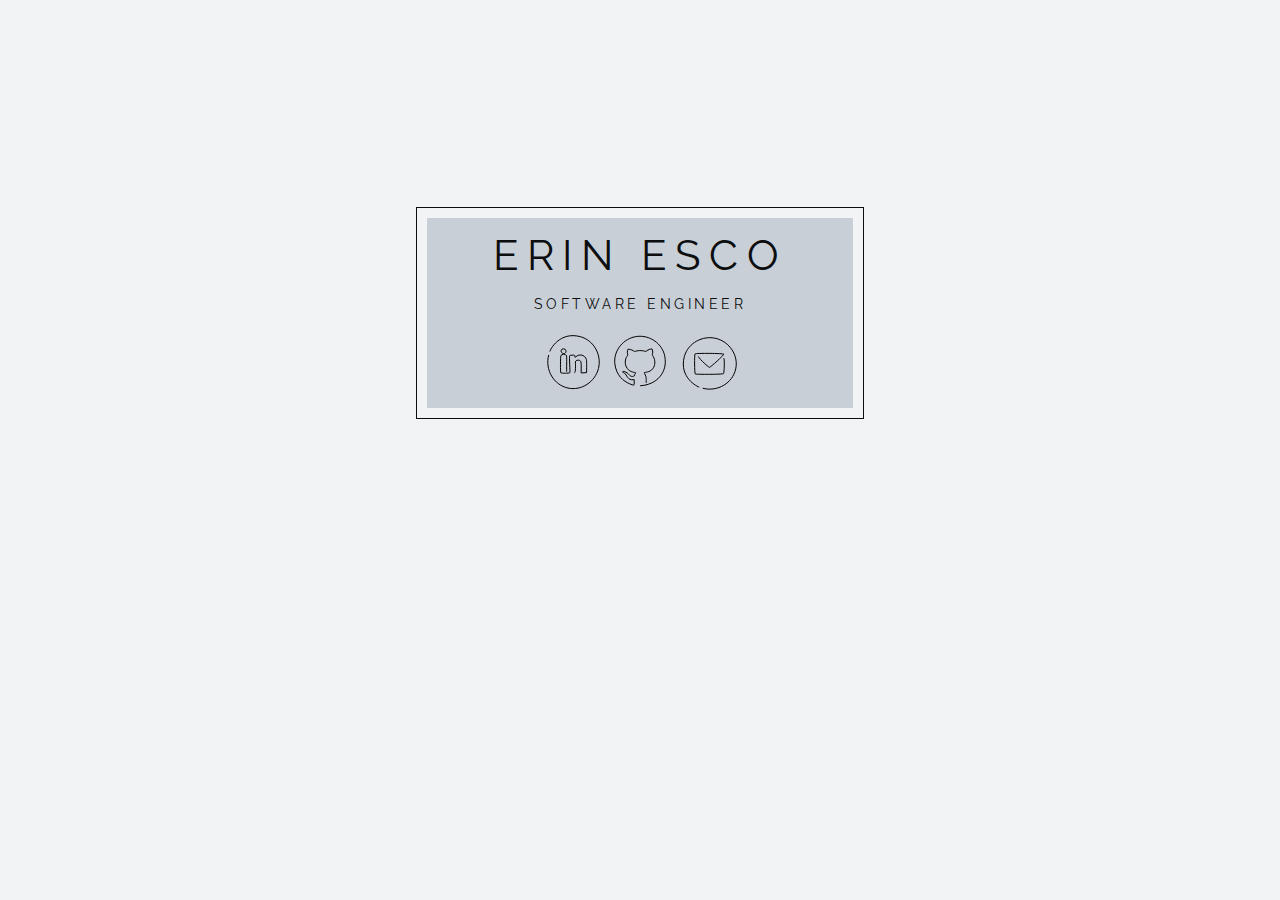
==== commit 65b4b856: "new design" ====
--- a/index.html
+++ b/index.html
@@ -13,6 +13,7 @@
   <link href="css/main.css" rel="stylesheet">   <!-- Fonts -->   <link href='https://fonts.googleapis.com/css?family=Roboto+Condensed:300' rel='stylesheet' type='text/css'>+  <link href="https://fonts.googleapis.com/css?family=Raleway:400,700&subset=latin-ext" rel="stylesheet">   <link href='https://fonts.googleapis.com/css?family=Merriweather' rel='stylesheet' type='text/css'>   <link href='https://fonts.googleapis.com/css?family=Open+Sans:400,600' rel='stylesheet' type='text/css'>  <!--[if lt IE 9]>     <script src="https://oss.maxcdn.com/html5shiv/3.7.2/html5shiv.min.js"></script>@@ -20,175 +21,18 @@
     <![endif]-->   </head>   <body>-    <!-- Browser -->-    <header class="imgheader">-      <div class="container">-        <div class="row">-          <div class = "bannertxt col-md-offset-5 col-md-7 col-sm-offset-7 col-sm-5 col-xs-offset-7 col-xs-5">-            <h1> Erin Esco </h1>-            <h2> Computer Science Student  |  Aspiring Developer</h2>-            <h2> Worcester Polytechnic Institute  |  Worcester, MA </h2>-            <h2> Contact: <a class = "maroontxt" href="mailto:me@erines.co" target="_top">me@erines.co</a> </h2>-            <div class="socialrow">-              <span > <a href="https://www.linkedin.com/in/erin-esco-6ba09594"><img class = "socialicon" src="photos/linkedin_icon.svg" alt="Linkedin"/></a> <a href="https://github.com/epesco"><img class = "socialicon" src="photos/github_icon.svg" alt="Github"/></a> <a href="skype:erin.esco?chat"><img class = "socialicon" src="photos/skype_icon.svg" alt="Skype"/></a> </span>-            </div>-          </div>-        </div>-      </header>+    <div id="parent">+        <div id="innerBlock" class="col-lg-offset-4 col-md-offset-4 col-lg-4 col-md-4 col-sm-offset-1 col-sm-10 col-xs-offset-1 col-xs-10"> -      <!-- Mobile-->-      <img id="mobileprofileimg" src="photos/mobileprofile.png" alt="Profile photo">-      <div id = "mobilebanner" class="bannertxt">-        <h1> Erin Esco </h1>-        <div class="socialrow">-          <span > <a href="https://www.linkedin.com/in/erin-esco-6ba09594"><img class = "socialicon" src="photos/linkedin_icon.svg" alt="Linkedin"/></a> <a href="https://github.com/epesco"><img class = "socialicon" src="photos/github_icon.svg" alt="Github"/></a> <a href="skype:erin.esco?chat"><img class = "socialicon" src="photos/skype_icon.svg" alt="Skype"/></a> </span>-        </div>-        <hr/>-      </div>+    <h2> Erin Esco </h2>+    <p> Software Engineer </p>+    <div class="socialrow row">+  <span > <a href="https://www.linkedin.com/in/erin-esco-6ba09594"><img class = "socialicon" src="photos/linkedin_icon.svg" alt="Linkedin"/></a> <a href="https://github.com/epesco"><img class = "socialicon" src="photos/github_icon.svg" alt="Github"/></a> <a href="mailto:me@erines.co"><img class = "socialicon" src="photos/mail_icon.svg" alt="Email"/></a> </span>+</div>+  </div>+</div> -      <div id="resume" class = "maroontxt">-        <a href="ErinEscoResume.pdf"><span class="glyphicon glyphicon-download"></span> Download PDF Resume</a>-      </div>-      <!-- About -->-      <div id = "about">-        <div class="container">-          <div id="row clearfix">-            <div class="col-md-12">-              <h1> About Me </h1>-              <p>&emsp; I’m an aspiring software engineer attending Worcester Polytechnic Institute seeking a Bachelor of Science in Computer Science as well as a minor in Mathematics. My quest for knowledge goes beyond the pursuit of my degree and is demonstrated by my research experience and independent ventures into teaching myself the latest technologies. Computer Science combines my technical interests with my creative mindset and passion for problem solving. I’ve held summer internships at Wayfair, Amazon Robotics, and Thermo Fisher scientific and I am seeking full time development position in May 2017. </p>-            </div>-          </div>-        </div>-      </div>-      <!-- Education -->-      <div id = "education">-        <div class="container">-          <div id="row clearfix">-            <div class="col-md-12">-              <h1> Education </h1>-              <p class = "lead maroontxt"> Worcester Polytechnic Institute </p>-              <h3 class="text-left"> Worcester, MA</h3>-              Seeking a Bachelor of Science in Computer Science, minor in Mathematics.-              <p> <b> GPA:</b> 3.89/4.0</p>-              <p class="lead maroontxt"> Courses </p>-              <p class="ulheader"> Computer Science <span id = "showcs" class="glyphicon glyphicon-menu-down"></span></p>-              <ul id="cscourses">-                <li> <span class="course"> CS110X</span> | Intro to Programming for Non-Majors </li>-                <li> <span class="course"> CS2022</span> | Discrete Mathematics </li>-                <li> <span class="course"> CS2102</span> | Object Oriented Design Concepts </li>-                <li> <span class="course"> CS2301</span> | Systems Programming for Non-Majors </li>-                <li> <span class="course"> CS3XXX</span> | Reproducible Research in Computational Science </li>-                <li> <span class="course"> CS3013</span> | Operating Systems </li>-                <li> <span class="course"> CS3133</span> | Foundations of Computer Science </li>-                <li> <span class="course"> CS3431</span> | Database Systems I </li>-                <li> <span class="course"> CS3733</span> | Software Engineering </li>-                <li> <span class="course"> CS4241</span> | Webware: Computational Technology for Network Information Systems </li>-              </ul>-              <p class="ulheader"> Mathematics <span id = "showmath" class="glyphicon glyphicon-menu-down"></span></p>-              <ul id="mathcourses">-                <li> <span class="course"> MA1021</span> | Calculus I * </li>-                <li> <span class="course"> MA1022</span> | Calculus II * </li>-                <li> <span class="course"> MA1023</span> | Calculus III  </li>-                <li> <span class="course"> MA1024</span> | Calculus IV </li>-                <li> <span class="course"> MA2051</span> | Ordinary Differential Equations </li>-                <li> <span class="course"> MA2621</span> | Applied Statistics I </li>-                <li> <span class="course"> MA2621</span> | Probability for Applications </li>-              </ul>-              <p class="ulheader"> Science & Engineering <span id = "showsci" class="glyphicon glyphicon-menu-down"></span></p>-              <ul id="scicourses">-                <li> <span class="course"> BB1000</span> | Biology Elective * </li>-                <li> <span class="course"> BB1002</span> | Environmental Biology </li>-                <li> <span class="course"> BB2920</span> | Genetics </li>-                <li> <span class="course"> BME2210</span> | Biomedical Signals, Instruments, & Measurements </li>-                <li> <span class="course"> BME2211</span> | Biomedical Data Analysis </li>-                <li> <span class="course"> BME2811</span> |  Introduction to Biomaterials & Tissue Engineering </li>-                <li> <span class="course"> CH1010</span> | Molecularity * </li>-                <li> <span class="course"> CH1010</span> | Forces and Bonding </li>-                <li> <span class="course"> PH1110</span> | General Physics: Mechanics </li>-                <li> <span class="course"> PH1120</span> | General Physics: Electricity & Magnetism </li>-                <li> <span class="course"> ES3001</span> | Introduction to Thermodynamics</li>-                <li> <span class="course"> ES3004</span> | Fluid Mechanics</li>-                <li> <span class="course"> ECE2010</span> |  Introduction to Electrical & Computer Engineering</li>-              </ul>-              <p class="ulheader"> Arts, Humanities, & Social Science <span id = "showhum" class="glyphicon glyphicon-menu-down"></span></p>-              <ul id="humcourses">-                <li> <span class="course"> PSY1400</span> | Introduction to Psychological Science * </li>-                <li> <span class="course"> EN1000</span> | English Language & Composition * </li>-                <li> <span class="course"> EN1100</span> | English Literature & Composition * </li>-                <li> <span class="course"> EN2242</span> | Popular Fiction: Reading in Installments </li>-                <li> <span class="course"> PSY1401</span> | Cognitive Psychology </li>-                <li> <span class="course"> AR1101</span> | Digital Imaging & Computer Art </li>-                <li> <span class="course"> AR2101</span> | 3D Modeling I </li>-                <li> <span class="course"> AR2202</span> | Figure Drawing </li>-              </ul>-              <p><small>* indicates transfer (AP) or retroactive credit.</small></p> -            </div>-          </div>-        </div>-      </div>-      <!-- Experience & Research -->-      <div id = "experience">-        <div class="container">-          <div id="row clearfix">-            <div class="col-md-12">-              <h1> Experience <span class="maroontxt">&</span> Research </h1>-              <div class="jobs col-md-5 col-xs-12 col-sm-12"> <h2> Amazon Robotics </h2>-                <h3 class="maroontxt"> Client Support Engineer Intern </h3>-                <p style="text-align: center; margin-top: 5px;">North Reading, MA | 05/2015-08/2015</p>-                <div id="arinfo">-                  <p>&emsp;Tested, deployed shell scripts to automate maintenance tasks resulting in a projected fifteen percent decrease in tickets assigned to the support team. Created a dashboard by utilizing an alternative data pipeline and developing a front end to instantaneously display client data to allow for a projected decrease of eight hours of engineers' time per week.</p>-                </div>-              <p id="showar" style="text-align: center;"> <span class="glyphicon glyphicon-menu-down"></span></p>-              </div>-              <div class="col-md-2 hidden-xs hidden-sm"></div>-              <div style="height: 10px;" class="col-xs-12 hidden-lg hidden-md"></div>-              <div class="jobs col-md-5 col-xs-12 col-sm-12"> <h2> Thermo Fisher Scientific </h2>-                <h3 class="maroontxt"> Research & Development DNA Sequencing Intern </h3>-                <p style="text-align: center; margin-top: 5px;">Guilford, CT | 07/2014 - 08/2014</p>-                <div id="tfsinfo">-                <p>&emsp;Worked extensively with DNA sequencing technology, from laboratory work to signal processing, to develop efficient and accurate analysis methods and scripts. Used MATLAB and knowledge of laboratory and machine procedures, requiring comprehensive understanding, to extract insightful data and produce informative data structures. Presented final conclusions and recommended direction to company.</p>-              </div>-                <p id="showtfs" style="text-align: center;"> <span class="glyphicon glyphicon-menu-down"></span></p>-              </div>--            </div>-          </div>-        </div>-      </div>-      <!-- Organizaitons & Leadership -->-      <div id = "organizations">-        <div class="container">-          <div id="row clearfix">-            <div class="col-md-12">-              <h1> Organizations <span class="maroontxt">&</span> Leadership </h1>-              <div class="orgs col-md-5 col-xs-12 col-sm-12"> <h2> Alpha Phi </h2>-                <h3 class="maroontxt"> International Fraternity </h3>--                <img class="orgphoto" src="photos/aphi.png"/>-                <p style="text-align: center; margin-top: 5px;">Worcester, Ma | 11/2013 - Present</p>-                <div id="aphiinfo">-                  <p><b>President</b> | 01/2016-Present</p>-                  <p><b>VP of Membership Recruitment</b> | 01/2015-01/2016</p>-                  <p> Attended the Undergraduate Interfraternity Institute, Alpha Phi Eastern Leadership Conference, and Greek Leaders Institute.</p>-                </div>--                <p id="showaphi" style="text-align: center;"> <span class="glyphicon glyphicon-menu-down"></span></p>-              </div>-              <div class="col-md-2 hidden-xs hidden-sm"></div>-              <div style="height: 10px;" class="col-xs-12 hidden-lg hidden-md"></div>-              <div class="orgs col-md-5 col-xs-12 col-sm-12"> <h2> Upsilon Pi Epsilon </h2>-                <h3 class="maroontxt"> Computer Science Honor Society </h3>-                <img class="orgphoto" src="photos/upe.png"/>-                <p style="text-align: center; margin-top: 5px;"> Worcester, MA | 12/2015 - Present</p>-                <div id="upeinfo"><p> Initiated December 2015. </p></div>-                <p id="showupe" style="text-align: center;"> <span class="glyphicon glyphicon-menu-down"></span></p>-              </div>--            </div>-          </div>-        </div>-      </div>       <!-- jQuery (necessary for Bootstrap's JavaScript plugins) -->       <script src="https://ajax.googleapis.com/ajax/libs/jquery/1.11.3/jquery.min.js"></script>       <!-- Include all compiled plugins (below), or include individual files as needed -->--- a/css/main.css
+++ b/css/main.css
@@ -1,180 +1,44 @@
 body{
-  background-color: rgba(221,220,197,0.15);
-}
-hr {
-    border: none;
-    height: 1px;
-    background-color: #1D2326;
-    width: 70%;
-}
-#containerbanner{
-  z-index: 0;
-  overflow: hidden;
-  height: auto;
-}
-.imgheader{
-  background-color: #808080;
-background: no-repeat center center;
-background-attachment: scroll;
--webkit-background-size: cover;
--moz-background-size: cover;
-background-size: cover;
--o-background-size: cover;
-background-image: url('../photos/profile.jpg');
-}
-#mobilebanner{
-  display: none;
-  margin-bottom: 0px;
-}
-#mobileprofileimg{
-  display: none;
-  margin: 0 auto;
-  margin-top: 5%;
-}
-.maroontxt, a:hover, li:hover, #resume > a{
-  color: #611427;
-}
-#cscourses, #mathcourses, #humcourses, #scicourses{
-  display:none;
-}
-#resume{
-  text-align: center;
-  font-weight: 400;
-  padding-top: 1%;
-}
-.orgs, .jobs{
-  background-color: rgba(221,220,197,0.25);
-}
-.bannertxt{
-  padding-left: 7%;
-  margin-top:5%;
-  margin-bottom: 5%;
+  background-color: #f1f3f4;
 }
 .socialicon{
-  height:40px;
-  width: 40px;
-  margin-left: 10px;
-  margin-right: 10px;
+  height:64px;
+  width: 64px;
 }
 .socialrow{
   margin: 0 auto;
   display: block;
-  width: 190px;
+  width: 200px;
+  margin-bottom: 15px;
 }
-#about{
-  display: block;
-  clear: both;
-  position: relative;
+h2{
+  font-family: 'Raleway', sans-serif;
+    text-transform: uppercase;
+      text-align: center;
+      letter-spacing: 0.20em;
+      font-weight: 400;
+      color: #0b0d0f;
+      margin-top: 15px;
+      font-size: 3em;
 }
-#education, #experience{
-  display: block;
-  clear: both;
-  position: relative;
-  padding: 1%;
-
-}
-#about > h1 {
-  font-size: 5em;
+p{
+  font-family: 'Raleway', sans-serif;
+    text-transform: uppercase;
+      text-align: center;
+      letter-spacing: 0.25em;
+      font-weight: 400;
+      color: #0b0d0f;
+      margin-top: 15px;
+      margin-bottom: 15px;
 }
 
-.clearfix{
-  overflow: auto;
-}
-.banner{
-  z-index: 2;
-  min-width: 100% !important;
-  height:40%;
-  left:0;
-  right:0;
-  position: absolute;
-
-}
-body{
-  margin: 0 !important;
-  padding: 0 !important;
-}
-.bannertxt > h1 {
-  font-size: 7em;
-}
-h1{
-  font-family: 'Roboto Condensed';
-  color: #1D2326;
-  text-align: center;
-  letter-spacing: 3px;
-}
-
-h2{
-  font-family: 'Merriweather', serif;
-    text-transform: uppercase;
-      text-align: center;
-      word-spacing: -1px !important;
-}
-h3{
-  font-family: 'Open Sans', sans-serif;
-  font-weight: 400;
-  letter-spacing: 2px;
-  font-size: 1em;
-  margin-top: 10px;
-  text-align: center;
-}
-#upeinfo, #aphiinfo, #jobinfo{
-  text-align: center;
-  display: none;
-}
-#arinfo, #tfsinfo{
-  display: none;
-}
-
-.lead{
-  margin-bottom: 10px;
-}
-.orgphoto{
-  width: 50%;
-  margin-left: 25%;
+#innerBlock{
+  outline: 1px solid #0b0d0f;
+  outline-offset: 10px;
+  background-color: #c8cfd6;
+  z-index: 0;
   height: auto;
 }
-.bannertxt > h2{
-  margin-top: 0px !important;
-
-  font-size: 1.1em;
-
+#parent{
+  margin-top: 17%;
 }
-.orgs > h2, .jobs > h2{
-  font-size: 1.5em;
-}
-
-p, li{
-  font-family: 'Open Sans', sans-serif;
-  font-weight: 400;
-}
-
-.ulheader, .course, b{
-  font-weight: 600;
-}
-ul{
-  list-style: none;
-  text-transform: uppercase;
-}
-.text-left{
-  text-align: left !important;
-}
-.text-right{
-  text-align: right !important;
-}
-
-/* Portrait */
-@media only screen and (max-width: 767px) {
-    .bannertxt > h1{ font-size: 2em;}
-    .bannertxt > h2{ font-size: 0.5em;}
-    #profile{width: 110% !important;}
-    .bannertxt{  padding-left: 0%;  }
-}
-
-@media only screen and (max-width: 767px) and (orientation: portrait) {
-  .imgheader{display: none;}
-  .bannertxt{  padding-left: 0%;  }
-  .bannertxt > h1{ font-size: 3em; text-align: center;}
-  #mobilebanner{ display:block;}
-  #mobileprofileimg{ display: block; }
-
-}
